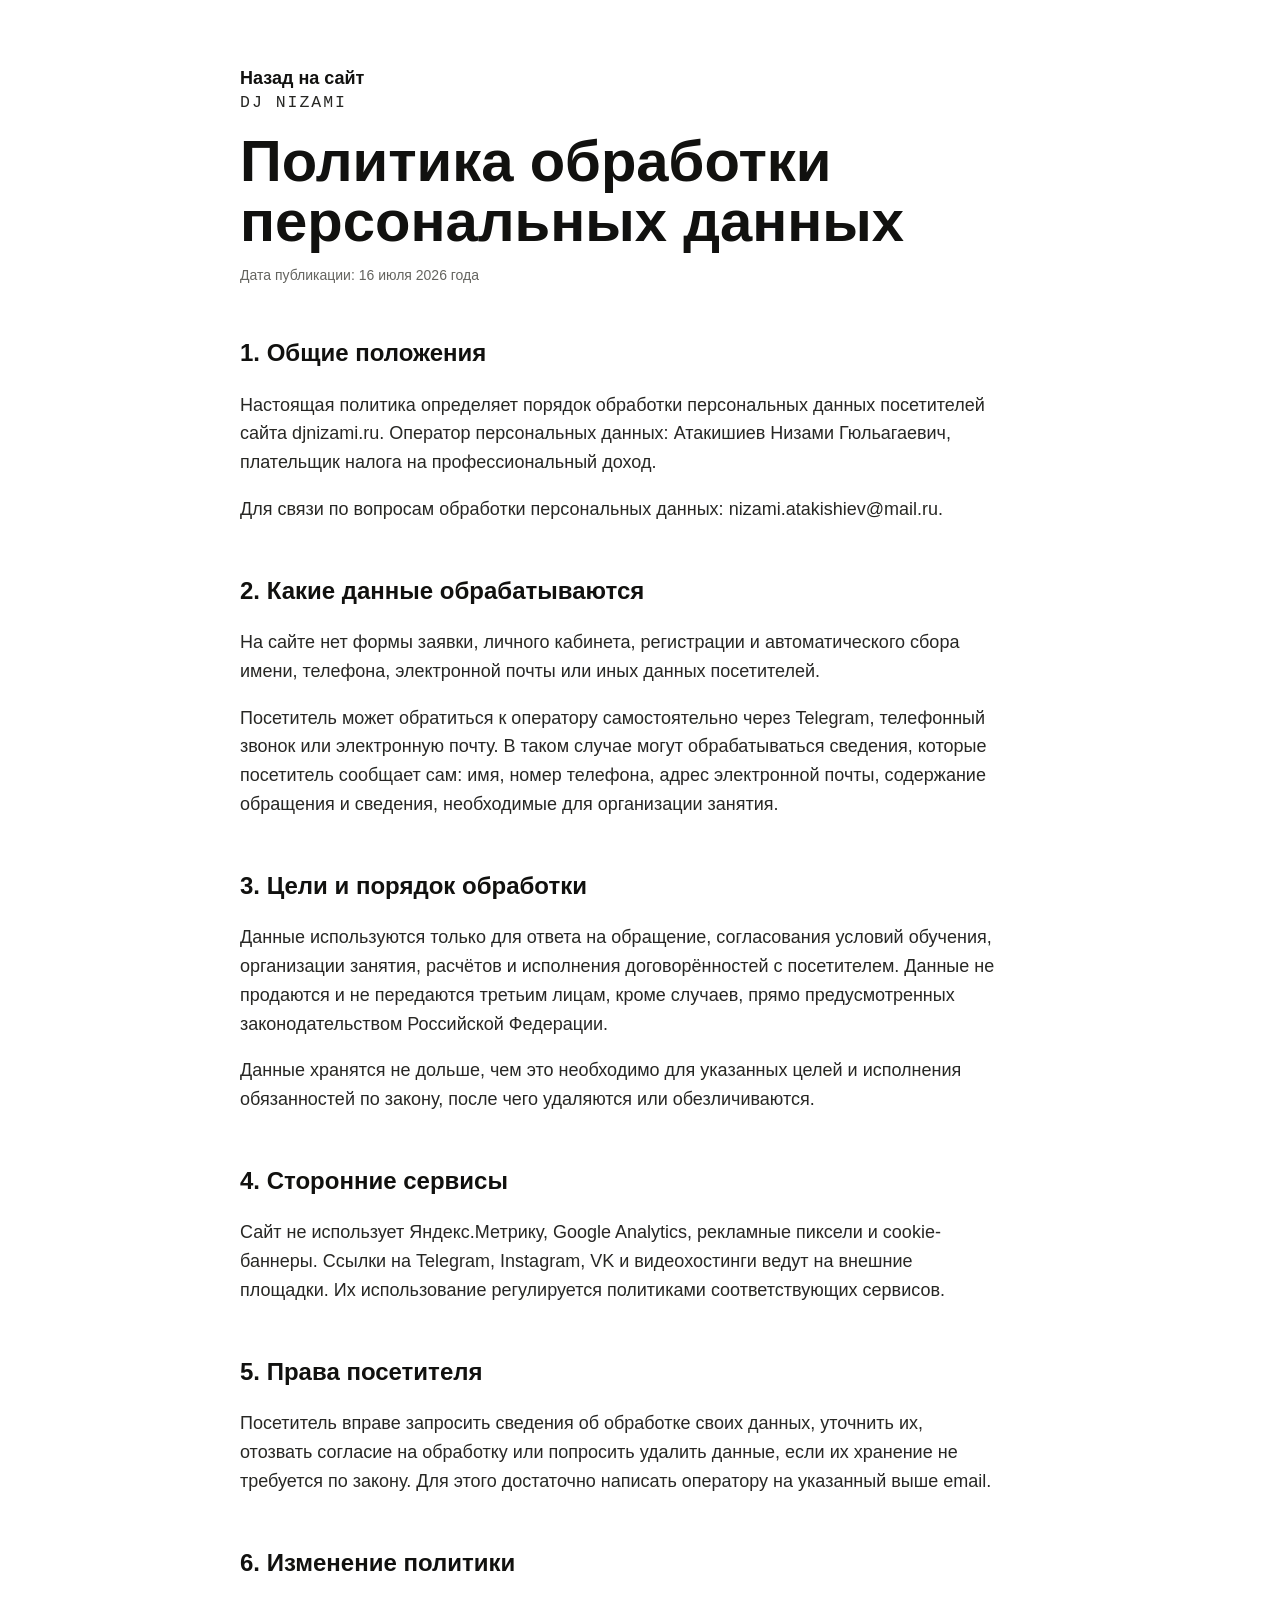
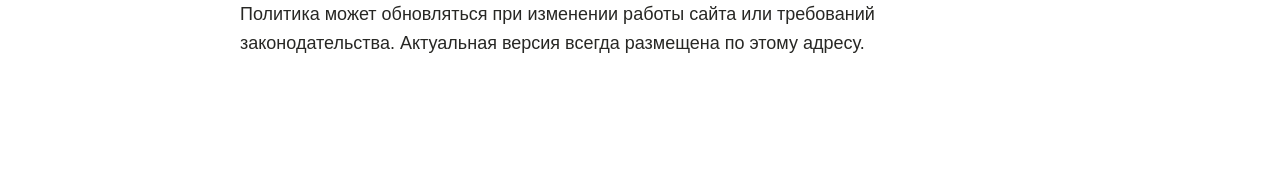
==== privacy.html @ 4d9caa86 "Add privacy policy and local font fallbacks" ====
<!doctype html>
<html lang="ru">
<head>
  <meta charset="utf-8">
  <meta name="viewport" content="width=device-width, initial-scale=1">
  <meta name="robots" content="noindex">
  <title>Политика обработки персональных данных | DJ Nizami</title>
  <link rel="stylesheet" href="styles.css">
</head>
<body>
  <main class="privacy-page">
    <a class="privacy-back" href="index.html">Назад на сайт</a>
    <p class="eyebrow">DJ Nizami</p>
    <h1>Политика обработки персональных данных</h1>
    <p class="privacy-date">Дата публикации: 16 июля 2026 года</p>
    <section>
      <h2>1. Общие положения</h2>
      <p>Настоящая политика определяет порядок обработки персональных данных посетителей сайта djnizami.ru. Оператор персональных данных: Атакишиев Низами Гюльагаевич, плательщик налога на профессиональный доход.</p>
      <p>Для связи по вопросам обработки персональных данных: <a href="mailto:nizami.atakishiev@mail.ru">nizami.atakishiev@mail.ru</a>.</p>
    </section>
    <section>
      <h2>2. Какие данные обрабатываются</h2>
      <p>На сайте нет формы заявки, личного кабинета, регистрации и автоматического сбора имени, телефона, электронной почты или иных данных посетителей.</p>
      <p>Посетитель может обратиться к оператору самостоятельно через Telegram, телефонный звонок или электронную почту. В таком случае могут обрабатываться сведения, которые посетитель сообщает сам: имя, номер телефона, адрес электронной почты, содержание обращения и сведения, необходимые для организации занятия.</p>
    </section>
    <section>
      <h2>3. Цели и порядок обработки</h2>
      <p>Данные используются только для ответа на обращение, согласования условий обучения, организации занятия, расчётов и исполнения договорённостей с посетителем. Данные не продаются и не передаются третьим лицам, кроме случаев, прямо предусмотренных законодательством Российской Федерации.</p>
      <p>Данные хранятся не дольше, чем это необходимо для указанных целей и исполнения обязанностей по закону, после чего удаляются или обезличиваются.</p>
    </section>
    <section>
      <h2>4. Сторонние сервисы</h2>
      <p>Сайт не использует Яндекс.Метрику, Google Analytics, рекламные пиксели и cookie-баннеры. Ссылки на Telegram, Instagram, VK и видеохостинги ведут на внешние площадки. Их использование регулируется политиками соответствующих сервисов.</p>
    </section>
    <section>
      <h2>5. Права посетителя</h2>
      <p>Посетитель вправе запросить сведения об обработке своих данных, уточнить их, отозвать согласие на обработку или попросить удалить данные, если их хранение не требуется по закону. Для этого достаточно написать оператору на указанный выше email.</p>
    </section>
    <section>
      <h2>6. Изменение политики</h2>
      <p>Политика может обновляться при изменении работы сайта или требований законодательства. Актуальная версия всегда размещена по этому адресу.</p>
    </section>
  </main>
</body>
</html>
---- styles.css ----
:root { --ink:#11110f; --muted:#64645f; --ground:#ffffff; --panel:#f4f4ef; --line:#d7d7d0; --accent:#11110f; --dark:#ffffff; }
* { box-sizing:border-box; }
html { scroll-behavior:smooth; }
body { margin:0; background:var(--ground); color:var(--ink); font:16px/1.55 Manrope,Arial,sans-serif; }
a { color:inherit; text-decoration:none; } button { font:inherit; cursor:pointer; }
.skip-link { position:fixed; left:16px; top:-80px; background:var(--accent); color:#10100e; padding:10px 14px; z-index:99; }.skip-link:focus { top:16px; }
.site-header { height:76px; max-width:1320px; margin:auto; padding:0 34px; display:flex; align-items:center; justify-content:space-between; gap:28px; border-bottom:1px solid var(--line); }.brand { font-weight:800; letter-spacing:.08em; }.site-header nav { display:flex; gap:30px; color:var(--muted); font-size:19px; line-height:1; font-weight:800; }.site-header nav a:hover,.socials a:hover,footer a:hover { color:var(--accent); }.header-cta { border:1px solid var(--accent); color:var(--accent); padding:8px 14px; font-size:13px; }
.hero,.section,footer { max-width:1320px; margin:auto; padding-left:34px; padding-right:34px; }.hero { min-height:670px; display:grid; grid-template-columns:1fr minmax(320px, .8fr); align-items:stretch; border-bottom:1px solid var(--line); }.hero-copy { align-self:center; max-width:720px; padding:64px 55px 64px 0; }.eyebrow { margin:0 0 16px; font:500 11px/1.25 'DM Mono',monospace; letter-spacing:.12em; text-transform:uppercase; color:var(--accent); }.hero h1 { font-size:clamp(44px,6.1vw,88px); line-height:.99; letter-spacing:0; margin:0; max-width:700px; }.hero-lead { font-size:18px; line-height:1.6; color:var(--muted); max-width:600px; margin:28px 0 34px; }.actions { display:flex; gap:12px; flex-wrap:wrap; }.button { min-height:48px; display:inline-flex; align-items:center; justify-content:center; padding:12px 19px; font-size:14px; font-weight:700; }.button-primary { background:var(--accent); color:#ffffff; border:1px solid var(--accent); }.button-secondary { border:1px solid var(--line); }.hero-portrait { margin:0; min-height:100%; position:relative; overflow:hidden; border-left:1px solid var(--line); }.hero-portrait img { display:block; height:100%; width:100%; object-fit:cover; filter:grayscale(.35) contrast(1.06); }.hero-portrait figcaption { position:absolute; left:18px; bottom:18px; font:11px 'DM Mono',monospace; color:#fff; }
.section { padding-top:118px; padding-bottom:118px; }.intro { max-width:930px; margin-left:max(0px, calc((100vw - 1320px)/2)); }.intro h2,.section h2 { margin:0; font-size:clamp(32px,4.2vw,59px); line-height:1.06; max-width:920px; }.intro > p { max-width:740px; margin:30px 0 0; font-size:19px; color:var(--muted); }.intro > p + p { margin-top:16px; }.section-heading > p:last-child { max-width:580px; color:var(--muted); margin:20px 0 0; }
.audience { border-top:1px solid var(--line); }.audience-grid { list-style:none; display:grid; padding:0; margin:44px 0 0; grid-template-columns:repeat(5,1fr); border-top:1px solid var(--line); border-left:1px solid var(--line); }.audience-grid li { padding:25px 18px; min-height:165px; border-right:1px solid var(--line); border-bottom:1px solid var(--line); font-size:23px; line-height:1.25; display:flex; align-items:flex-end; }
.directions { background:var(--panel); max-width:none; padding-left:max(34px, calc((100vw - 1320px)/2 + 34px)); padding-right:max(34px, calc((100vw - 1320px)/2 + 34px)); }.direction-list { margin-top:48px; border-top:1px solid var(--line); }.direction { border-bottom:1px solid var(--line); transition:background .25s ease; }.direction-toggle { color:inherit; border:0; background:none; padding:26px 0; width:100%; text-align:left; display:grid; grid-template-columns:minmax(130px,.8fr) minmax(180px,1fr) auto; align-items:baseline; gap:20px; }.direction-en { color:#989891; font-size:clamp(20px,3vw,38px); font-weight:800; letter-spacing:.04em; }.direction-ru { font-size:clamp(27px,4vw,54px); font-weight:700; }.toggle-mark { font-size:28px; color:var(--accent); transition:transform .25s; }.direction.is-active .toggle-mark { transform:rotate(45deg); }.direction-body { display:grid; grid-template-columns:minmax(130px,.8fr) minmax(180px,1fr) auto; gap:20px; max-height:0; overflow:hidden; opacity:0; transition:max-height .4s ease, opacity .25s ease, padding .3s ease; }.direction.is-active .direction-body { max-height:640px; opacity:1; padding:0 0 32px; }.direction-body p { margin:0; grid-column:2; max-width:580px; font-size:18px; color:#272724; }.direction-media video,.direction-media iframe { grid-column:3; grid-row:1; width:min(380px,28vw); aspect-ratio:16 / 9; height:auto; max-height:220px; border:0; border-radius:8px; background:#000; }
.equipment { border-bottom:1px solid var(--line); }.equipment-grid { display:grid; grid-template-columns:repeat(4,1fr); gap:1px; background:var(--line); margin-top:46px; }.equipment-card { border:0; background:var(--dark); color:var(--ink); min-height:205px; text-align:left; padding:22px; display:flex; flex-direction:column; align-items:flex-start; }.equipment-card:hover { background:#ecece6; }.equipment-card span,.equipment-card i { color:var(--muted); font-size:12px; font-style:normal; }.equipment-card strong { font-size:23px; line-height:1.15; margin-top:32px; }.equipment-card i { margin-top:auto; color:var(--accent); }.equipment-note { max-width:700px; color:var(--muted); margin:24px 0 0; }
.teacher { display:grid; grid-template-columns:.8fr 1.2fr; gap:30px; border-bottom:1px solid var(--line); }.teacher-copy { max-width:590px; font-size:20px; color:#272724; }.teacher-copy p:first-child { margin-top:0; }.socials { display:flex; flex-wrap:wrap; gap:18px; margin-top:28px; font:13px 'DM Mono',monospace; color:var(--accent); }
.prices { background:var(--panel); max-width:none; padding-left:max(34px, calc((100vw - 1320px)/2 + 34px)); padding-right:max(34px, calc((100vw - 1320px)/2 + 34px)); }.price-grid { display:grid; grid-template-columns:repeat(4,1fr); margin-top:46px; gap:16px; }.price-grid article { min-height:245px; border:1px solid var(--line); padding:24px; display:flex; flex-direction:column; }.price-grid h3 { margin:0; font-size:16px; }.price { margin:28px 0 4px; color:var(--accent); font-size:33px; font-weight:800; }.price-grid article > p:last-of-type { color:var(--muted); font-size:14px; }.price-grid a { margin-top:auto; color:var(--accent); font-size:13px; font-weight:700; }
.results { border-bottom:1px solid var(--line); }.results ul { list-style:none; padding:0; margin:44px 0 0; max-width:900px; }.results li { border-top:1px solid var(--line); padding:17px 0; font-size:19px; }.results li:last-child { border-bottom:1px solid var(--line); }.results li::before { content:'/'; color:var(--accent); margin-right:12px; }.faq { max-width:960px; margin-left:max(0px, calc((100vw - 1320px)/2)); }.faq details { border-top:1px solid var(--line); padding:19px 0; }.faq details:last-child { border-bottom:1px solid var(--line); }.faq summary { cursor:pointer; font-size:18px; font-weight:700; }.faq details p { max-width:680px; color:var(--muted); margin:15px 0 4px; }
.request { background:#f4f4ef; color:#11110f; max-width:none; padding-left:max(34px, calc((100vw - 1320px)/2 + 34px)); padding-right:max(34px, calc((100vw - 1320px)/2 + 34px)); display:grid; grid-template-columns:1fr 1fr; gap:90px; }.request .eyebrow { color:#11110f; }.request h2 { max-width:550px; }.request > div > p:last-child { max-width:450px; }.request-actions { display:flex; flex-wrap:wrap; align-self:start; gap:12px; padding-top:10px; }.request-actions .button { min-height:52px; margin:0; }.request .button-primary { background:#11110f; color:#ffffff; border-color:#11110f; }.request .button-secondary { background:transparent; color:#11110f; border-color:#11110f; }
footer { min-height:96px; display:flex; flex-wrap:wrap; align-items:center; gap:13px 28px; color:var(--muted); font:12px 'DM Mono',monospace; }.dialog-close { position:absolute; right:16px; top:12px; background:none; color:var(--ink); border:0; font-size:32px; }.dialog-close:focus-visible,.direction-toggle:focus-visible,.equipment-card:focus-visible,a:focus-visible,button:focus-visible,summary:focus-visible { outline:2px solid var(--accent); outline-offset:4px; }dialog { max-width:610px; border:1px solid var(--line); background:#ffffff; color:var(--ink); padding:42px; }dialog::backdrop { background:rgba(0,0,0,.72); }dialog h2 { margin:0 0 18px; font-size:34px; }dialog p { color:#272724; }dialog #dialog-skills { color:var(--accent); }
@media (max-width:800px) { .site-header { padding:0 18px; height:65px; }.site-header nav { display:none; }.hero,.section,footer { padding-left:18px; padding-right:18px; }.hero { grid-template-columns:1fr; min-height:auto; }.hero-copy { padding:68px 0 40px; }.hero h1 { font-size:50px; }.hero-portrait { min-height:375px; border-left:0; border-top:1px solid var(--line); }.section { padding-top:76px; padding-bottom:76px; }.intro { margin-left:0; }.intro > p,.direction-body p { font-size:17px; }.audience-grid { grid-template-columns:1fr 1fr; }.audience-grid li { min-height:100px; }.directions,.prices,.request { padding-left:18px; padding-right:18px; }.direction-toggle { grid-template-columns:1fr auto; gap:8px; }.direction-en { grid-column:1; grid-row:1; font-size:20px; }.direction-ru { grid-column:1; grid-row:2; }.toggle-mark { grid-column:2; grid-row:1 / span 2; }.direction-body { display:block; }.direction.is-active .direction-body { padding-bottom:25px; }.direction-media video,.direction-media iframe { width:100%; max-height:none; margin-top:20px; }.equipment-grid,.price-grid { grid-template-columns:1fr 1fr; }.teacher,.request { grid-template-columns:1fr; gap:35px; }.teacher-copy { font-size:18px; }.faq { margin-left:0; }.request { padding-top:76px; padding-bottom:76px; }.request h2 { font-size:42px; }.request-actions { width:100%; padding-top:0; }.request-actions .button { width:100%; min-height:56px; }.hero-lead { font-size:17px; } }
@media (max-width:440px) { .header-cta { padding:7px 10px; }.brand { font-size:14px; }.equipment-grid,.price-grid { grid-template-columns:1fr; }.audience-grid { grid-template-columns:1fr; }.hero h1 { font-size:44px; } }
@media (prefers-reduced-motion: reduce) { *,*::before,*::after { scroll-behavior:auto!important; transition:none!important; } }
.js .section, .js .hero-portrait, .js .equipment-card { opacity:0; transform:translateY(18px); transition:opacity .55s ease, transform .55s ease; }
.js .is-visible { opacity:1; transform:translateY(0); }
.equipment-card { transition:background .2s ease, opacity .55s ease, transform .55s ease; }

/* Compact hero layout: text and portrait always occupy separate columns. */
.site-header { height:228px; }
.brand { display:flex; align-items:center; width:425px; height:210px; }
.brand img { display:block; width:100%; height:100%; object-fit:contain; object-position:left center; }
.hero { min-height:0; grid-template-columns:minmax(0, 1.08fr) minmax(330px, .92fr); column-gap:clamp(36px, 6vw, 104px); padding-top:48px; padding-bottom:48px; }
.hero-copy { padding:42px 0; }
.hero-portrait { width:100%; max-width:470px; min-height:0; height:auto; aspect-ratio:1.08 / 1; justify-self:end; align-self:center; border:0; background:#f4f4ef; }
.hero-portrait img { object-fit:contain; object-position:center; filter:grayscale(.12) brightness(1.18) contrast(.98); }
.hero-portrait figcaption { display:none; }
@media (max-width:800px) {
  .site-header { height:136px; }
  .brand { width:245px; height:121px; }
  .header-cta { display:none; }
  .hero { grid-template-columns:1fr; gap:26px; padding-top:26px; padding-bottom:38px; }
  .hero-copy { padding:28px 0 0; }
  .hero-portrait { width:min(100%, 460px); justify-self:start; aspect-ratio:1 / .95; border:0; }
}
.back-to-top { position:fixed; right:22px; bottom:22px; z-index:10; width:46px; height:46px; border:1px solid #11110f; background:#ffffff; color:#11110f; font-size:24px; line-height:1; opacity:0; pointer-events:none; transform:translateY(10px); transition:opacity .2s ease, transform .2s ease, background .2s ease, color .2s ease; }
.back-to-top.is-visible { opacity:1; pointer-events:auto; transform:translateY(0); }
.back-to-top:hover { background:#11110f; color:#ffffff; }
@media (max-width:800px) { .back-to-top { right:16px; bottom:16px; } }

.hero-location { font-weight:800; }

.price-label { font-weight:800; }

.teacher-aside .socials { flex-direction:column; align-items:flex-start; gap:10px; margin-top:28px; }

@media (min-width:801px) and (max-width:1150px) { .site-header nav { gap:20px; font-size:17px; } }

.equipment-card { position:relative; overflow:visible; }
.equipment-preview { position:absolute; z-index:3; left:16px; right:16px; bottom:calc(100% + 14px); height:168px; display:block; overflow:hidden; border:1px solid #11110f; background:#ffffff; box-shadow:7px 7px 0 #11110f; opacity:0; pointer-events:none; transform:translateY(12px) scale(.97); transition:opacity .2s ease, transform .2s ease; }
.equipment-preview img { width:100%; height:100%; display:block; object-fit:cover; }
.equipment-card:hover .equipment-preview, .equipment-card:focus-visible .equipment-preview { opacity:1; transform:translateY(0) scale(1); }
@media (hover:none) { .equipment-preview { display:none; } }

.hero h1, .section h2, .intro h2, .teacher h2, .request h2, .direction-ru, .direction-en { font-family:Oswald, Arial Narrow, Arial, sans-serif; font-weight:700; }
.hero h1, .section h2, .intro h2, .teacher h2, .request h2 { text-transform:uppercase; }

.hero h1, .section h2, .intro h2, .teacher h2, .request h2, .direction-ru, .direction-en { font-weight:500; }
.site-header nav, .hero-location, .price-label { font-weight:600; }
.price { font-weight:600; }

.eyebrow { font-size:16.5px; }
.hero h1 { font-size:clamp(22px, 3.05vw, 44px); }
.section h2, .intro h2, .teacher h2, .request h2 { font-size:clamp(16px, 2.1vw, 30px); }
.direction-en { font-size:clamp(10px, 1.5vw, 19px); }
.direction-ru { font-size:clamp(14px, 2vw, 27px); }
@media (max-width:800px) { .hero h1 { font-size:25px; } .request h2 { font-size:21px; } }

.hero-lead,
.intro > p,
.section-heading > p:last-child,
.equipment-note,
.teacher-copy,
.price-grid article > p:last-of-type,
.faq details p,
.request > div > p:last-child { font-weight:500; }
@media (max-width:800px) {
  .equipment-preview {
    display:block;
    position:static;
    width:100%;
    height:154px;
    margin-top:22px;
    border:0;
    box-shadow:none;
    opacity:1;
    pointer-events:auto;
    transform:none;
  }
}
@media (max-width:800px) {
  .audience-grid { display:block; margin-top:30px; border:0; }
  .audience-grid li { display:block; position:relative; min-height:0; padding:0 0 16px 22px; border:0; font-size:18px; line-height:1.35; }
  .audience-grid li::before { content:'•'; position:absolute; left:0; color:var(--accent); }
}
@media (max-width:800px) {
  .directions .section-heading .eyebrow { font-size:15px; }
  .directions .section-heading h2 { font-size:31px; }
  .directions .direction-en { font-size:21px; }
  .directions .direction-ru { font-size:27px; line-height:1.08; }
}
/* Keep typography local: no external font request is made when the site opens. */
body { font-family: Arial, Helvetica, sans-serif; }
.eyebrow, .socials, footer, .hero-portrait figcaption { font-family: "Courier New", Courier, monospace; }
.hero h1, .section h2, .intro h2, .teacher h2, .request h2, .direction-ru, .direction-en { font-family: "Arial Narrow", Arial, sans-serif; }

.privacy-page { width:min(100% - 36px, 800px); margin:0 auto; padding:64px 0 96px; font-size:18px; line-height:1.6; }
.privacy-page h1 { margin:18px 0 10px; font-size:clamp(34px, 5vw, 58px); line-height:1.02; }
.privacy-page h2 { margin:48px 0 12px; font-size:24px; }
.privacy-page p { max-width:760px; color:#272724; }
.privacy-date { color:var(--muted)!important; font-size:14px; }
.privacy-back { color:var(--accent); font-weight:700; }
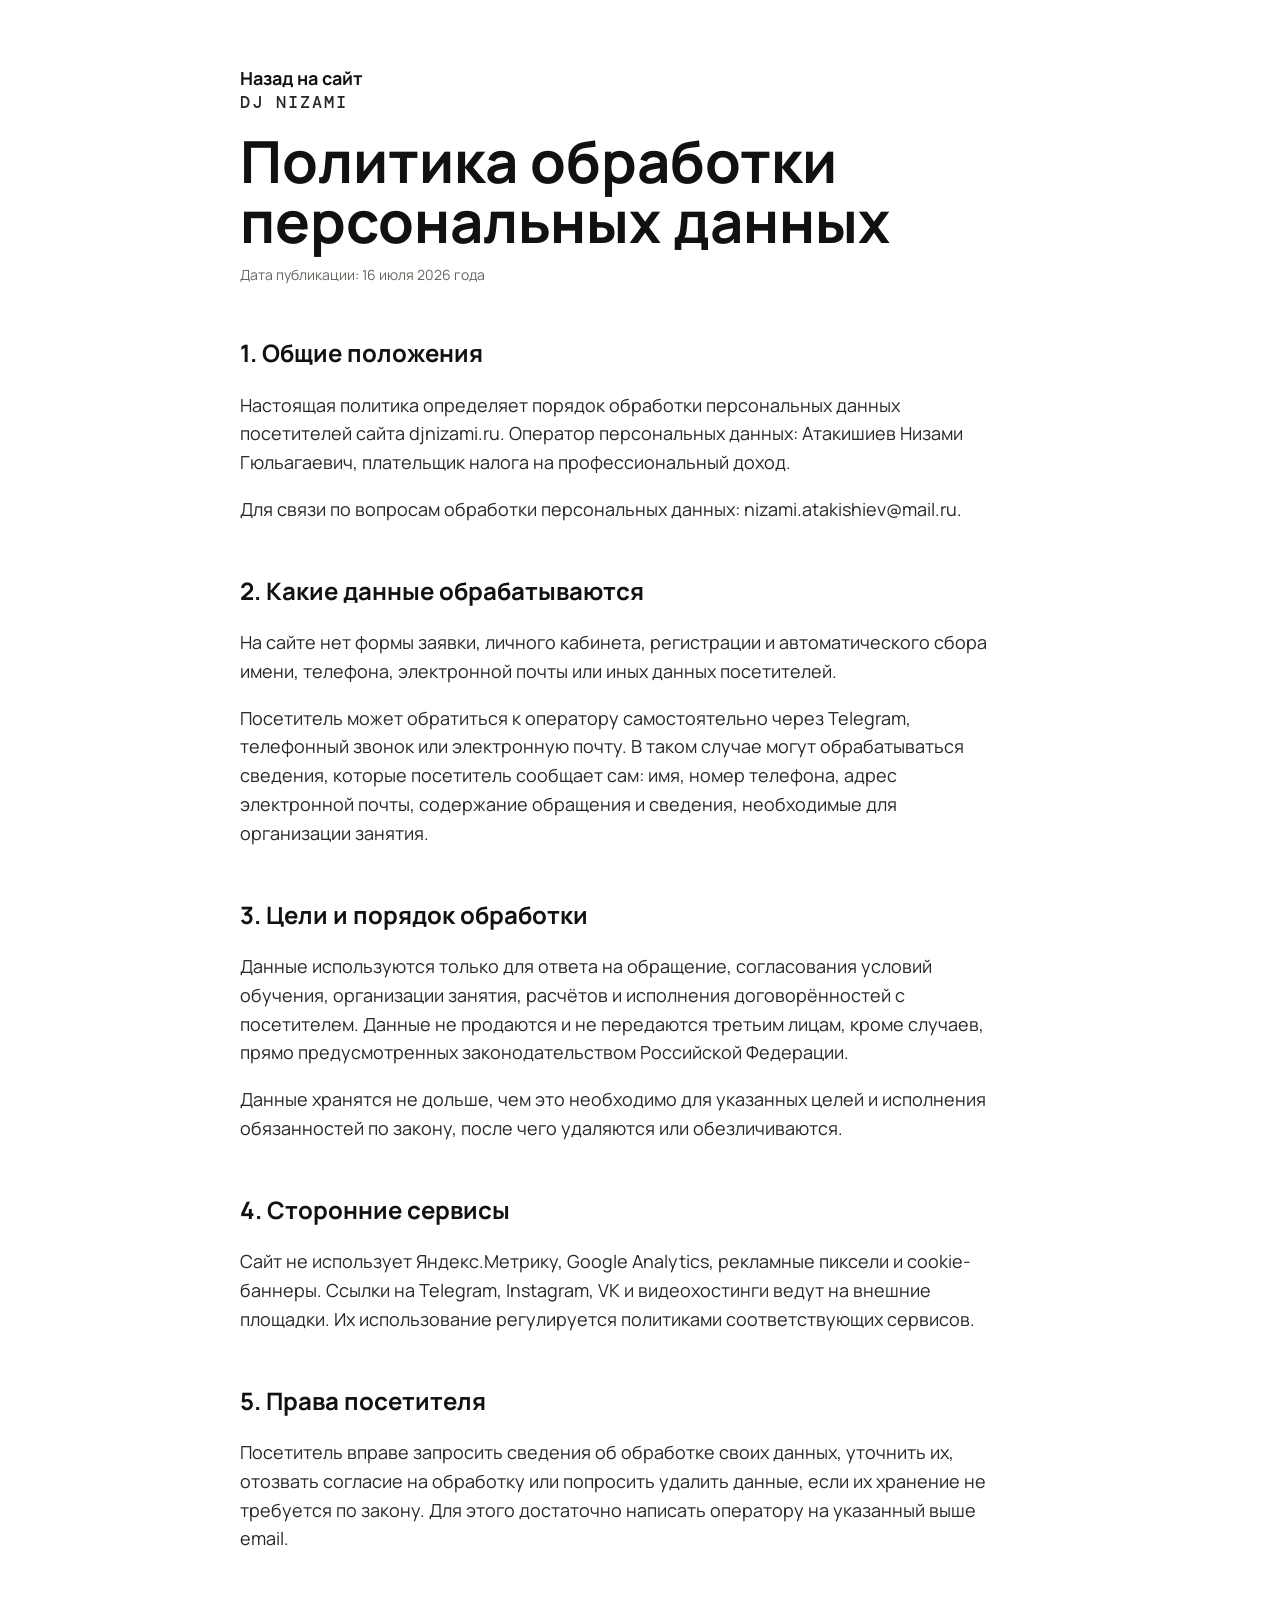
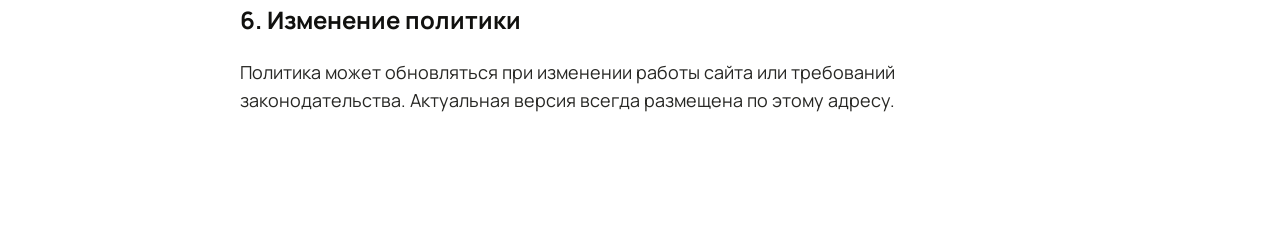
==== commit 0001d7bb: "Add 120px favicon for search crawlers" ====
--- a/privacy.html
+++ b/privacy.html
@@ -6,6 +6,8 @@
   <meta name="robots" content="noindex">
   <title>Политика обработки персональных данных | DJ Nizami</title>
   <link rel="stylesheet" href="styles.css">
+  <link rel="icon" type="image/png" sizes="120x120" href="/favicon-120.png?v=20260728">
+  <link rel="apple-touch-icon" sizes="120x120" href="/favicon-120.png?v=20260728">
 </head>
 <body>
   <main class="privacy-page">
--- a/styles.css
+++ b/styles.css
@@ -105,14 +105,23 @@
   .directions .direction-en { font-size:21px; }
   .directions .direction-ru { font-size:27px; line-height:1.08; }
 }
-/* Keep typography local: no external font request is made when the site opens. */
-body { font-family: Arial, Helvetica, sans-serif; }
-.eyebrow, .socials, footer, .hero-portrait figcaption { font-family: "Courier New", Courier, monospace; }
-.hero h1, .section h2, .intro h2, .teacher h2, .request h2, .direction-ru, .direction-en { font-family: "Arial Narrow", Arial, sans-serif; }
+@font-face { font-family: "Manrope"; src: url("assets/fonts/Manrope-Variable.ttf") format("truetype"); font-style: normal; font-weight: 200 800; font-display: swap; }
+@font-face { font-family: "Oswald"; src: url("assets/fonts/Oswald-Variable.ttf") format("truetype"); font-style: normal; font-weight: 200 700; font-display: swap; }
+@font-face { font-family: "DM Mono"; src: url("assets/fonts/DMMono-Regular.ttf") format("truetype"); font-style: normal; font-weight: 400; font-display: swap; }
+@font-face { font-family: "DM Mono"; src: url("assets/fonts/DMMono-Medium.ttf") format("truetype"); font-style: normal; font-weight: 500; font-display: swap; }
 
 .privacy-page { width:min(100% - 36px, 800px); margin:0 auto; padding:64px 0 96px; font-size:18px; line-height:1.6; }
 .privacy-page h1 { margin:18px 0 10px; font-size:clamp(34px, 5vw, 58px); line-height:1.02; }
 .privacy-page h2 { margin:48px 0 12px; font-size:24px; }
 .privacy-page p { max-width:760px; color:#272724; }
 .privacy-date { color:var(--muted)!important; font-size:14px; }
-.privacy-back { color:var(--accent); font-weight:700; }+.privacy-back { color:var(--accent); font-weight:700; }
+/* Header logo keeps its native proportions on mobile browsers. */
+.site-header .brand { display:block; width:425px; height:auto; aspect-ratio:3839 / 1896; }
+.site-header .brand img { display:block; width:100%; height:auto; max-width:100%; object-fit:initial; object-position:initial; }
+@media (max-width:800px) { .site-header .brand { width:245px; height:auto; } }
+/* Hero carousel: advances automatically and on photo click. */
+.hero-carousel { isolation:isolate; overflow:hidden; background:#f4f4ef; cursor:pointer; }
+.hero-carousel-track { position:absolute; inset:0; }
+.hero-carousel .hero-slide { position:absolute; inset:0; width:100%; height:100%; object-fit:cover; object-position:center; filter:none; opacity:0; transform:scale(1.025); transition:opacity .32s ease, transform .5s ease; }
+.hero-carousel .hero-slide.is-active { opacity:1; transform:scale(1); }
